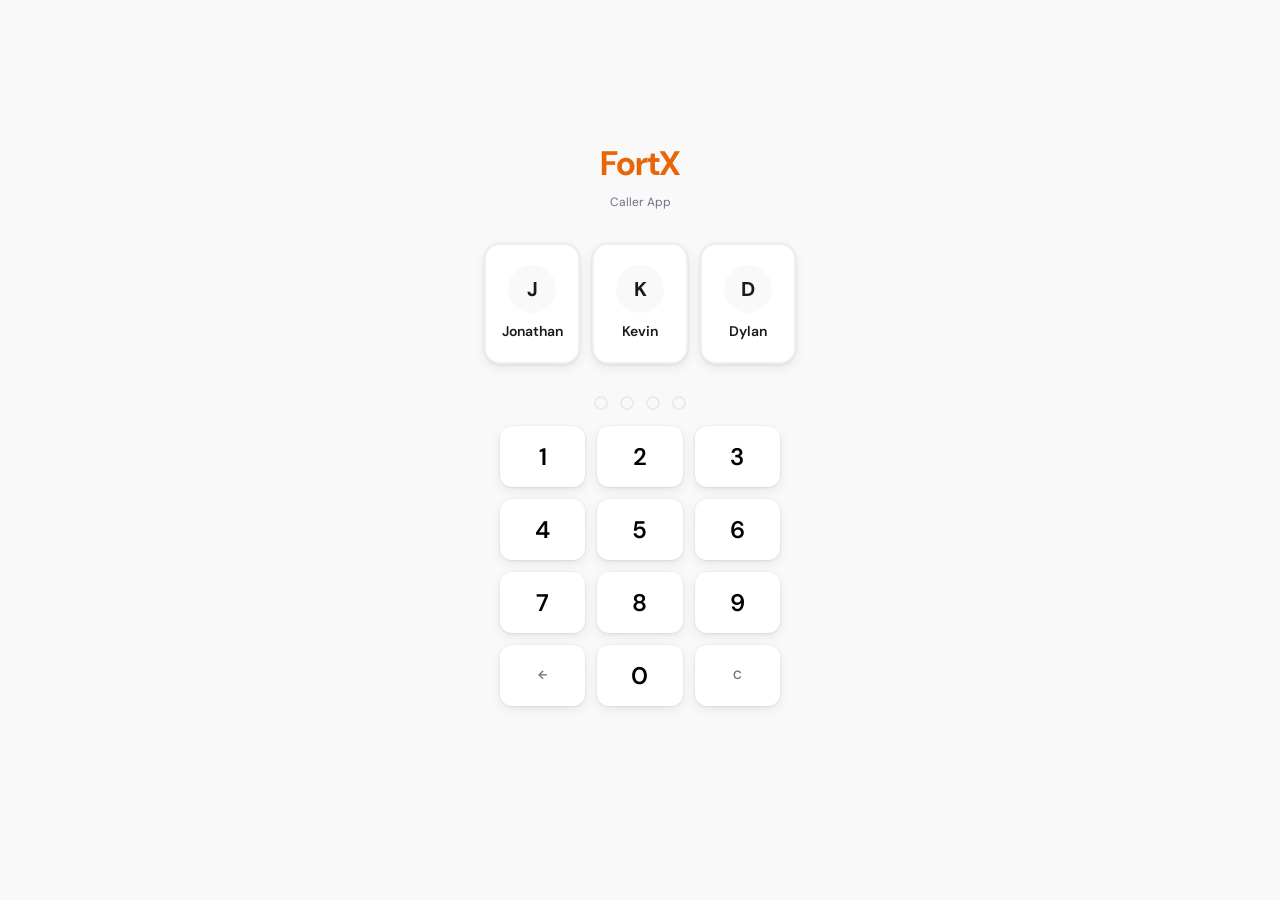
==== caller-app/app.html @ bafc0e3c "Initial build: FortX Caller App - PWA frontend, FastAPI backend, Neon DB schema" ====
<!DOCTYPE html>
<html lang="en">
<head>
  <meta charset="UTF-8">
  <meta name="viewport" content="width=device-width, initial-scale=1.0, viewport-fit=cover, user-scalable=no">
  <meta name="theme-color" content="#E8650A">
  <meta name="apple-mobile-web-app-capable" content="yes">
  <meta name="apple-mobile-web-app-status-bar-style" content="default">
  <title>FortX Caller</title>
  <link rel="manifest" href="manifest.json">
  <link rel="stylesheet" href="css/base.css">
  <link rel="stylesheet" href="css/components.css">
  <link rel="stylesheet" href="css/animations.css">
  <style>
    .app-header {
      position:sticky; top:0; z-index:40;
      background:var(--surface); border-bottom:1px solid var(--border);
      padding:0.75rem 1rem; display:flex; align-items:center; justify-content:space-between;
    }
    .app-header-logo { font-size:var(--text-md); font-weight:700; color:var(--accent); }
    .app-header-name { font-size:var(--text-sm); color:var(--text-sub); }
    .view-container { min-height:calc(100vh - var(--nav-height)); }
  </style>
</head>
<body>
  <div class="app-header">
    <div class="app-header-logo">FortX</div>
    <div class="app-header-name" id="header-name"></div>
  </div>

  <div class="app-container">
    <div id="view-root"></div>
  </div>

  <nav class="bottom-nav">
    <button class="nav-item active" data-view="home">
      <svg viewBox="0 0 24 24" fill="none" stroke="currentColor" stroke-width="2" stroke-linecap="round" stroke-linejoin="round"><path d="M3 9l9-7 9 7v11a2 2 0 01-2 2H5a2 2 0 01-2-2z"/><polyline points="9 22 9 12 15 12 15 22"/></svg>
      Home
    </button>
    <button class="nav-item" data-view="leads">
      <svg viewBox="0 0 24 24" fill="none" stroke="currentColor" stroke-width="2" stroke-linecap="round" stroke-linejoin="round"><path d="M17 21v-2a4 4 0 00-4-4H5a4 4 0 00-4 4v2"/><circle cx="9" cy="7" r="4"/><path d="M23 21v-2a4 4 0 00-3-3.87"/><path d="M16 3.13a4 4 0 010 7.75"/></svg>
      Leads
    </button>
    <button class="nav-item" data-view="earnings">
      <svg viewBox="0 0 24 24" fill="none" stroke="currentColor" stroke-width="2" stroke-linecap="round" stroke-linejoin="round"><line x1="12" y1="1" x2="12" y2="23"/><path d="M17 5H9.5a3.5 3.5 0 000 7h5a3.5 3.5 0 010 7H6"/></svg>
      Earnings
    </button>
    <button class="nav-item" data-view="leaderboard">
      <svg viewBox="0 0 24 24" fill="none" stroke="currentColor" stroke-width="2" stroke-linecap="round" stroke-linejoin="round"><path d="M18 20V10"/><path d="M12 20V4"/><path d="M6 20v-6"/></svg>
      Board
    </button>
  </nav>

  <div class="toast-container" id="toast-container"></div>

  <script src="js/config.js"></script>
  <script src="js/auth.js"></script>
  <script src="js/api.js"></script>
  <script src="js/router.js"></script>
  <script src="js/components/toast.js"></script>
  <script src="js/components/lead-card.js"></script>
  <script src="js/components/outcome-modal.js"></script>
  <script src="js/components/demo-modal.js"></script>
  <script src="js/views/home.js"></script>
  <script src="js/views/leads.js"></script>
  <script src="js/views/earnings.js"></script>
  <script src="js/views/leaderboard.js"></script>
  <script src="js/views/profile.js"></script>
  <script>
    if (!Auth.isLoggedIn()) {
      window.location.href = 'index.html';
    }

    Toast.init();

    const caller = Auth.getCaller();
    document.getElementById('header-name').textContent = caller?.name || '';

    Router.register('home', renderHome);
    Router.register('leads', renderLeads);
    Router.register('earnings', renderEarnings);
    Router.register('leaderboard', renderLeaderboard);
    Router.register('profile', renderProfile);
    Router.init(document.getElementById('view-root'));

    document.querySelectorAll('.nav-item').forEach(btn => {
      btn.addEventListener('click', () => Router.go(btn.dataset.view));
    });

    if ('serviceWorker' in navigator) {
      navigator.serviceWorker.register('sw.js');
    }
  </script>
</body>
</html>
---- caller-app/css/base.css ----
@import url('https://fonts.googleapis.com/css2?family=DM+Sans:ital,opsz,wght@0,9..40,300;0,9..40,400;0,9..40,500;0,9..40,600;0,9..40,700&display=swap');

*, *::before, *::after {
  margin: 0;
  padding: 0;
  box-sizing: border-box;
}

:root {
  --bg:           #F9F9F9;
  --surface:      #FFFFFF;
  --border:       rgba(0, 0, 0, 0.06);
  --text-primary: #1A1A1A;
  --text-sub:     #6B7280;
  --accent:       #E8650A;
  --accent-light: #FFF3EB;
  --green:        #16A34A;
  --green-light:  #F0FDF4;
  --red:          #DC2626;
  --red-light:    #FEF2F2;
  --yellow:       #D97706;
  --yellow-light: #FFFBEB;
  --radius-card:  16px;
  --radius-btn:   12px;
  --shadow-card:  0 1px 3px rgba(0,0,0,0.06), 0 4px 12px rgba(0,0,0,0.07), 0 0 0 0.5px rgba(0,0,0,0.04);
  --shadow-hover: 0 2px 8px rgba(0,0,0,0.10), 0 8px 24px rgba(0,0,0,0.12);
  --text-xs:      10.5px;
  --text-sm:      12px;
  --text-base:    14px;
  --text-md:      16px;
  --text-lg:      20px;
  --text-xl:      24px;
  --text-2xl:     28px;
  --text-3xl:     34px;
  --nav-height:   64px;
}

html {
  font-size: 16px;
  -webkit-text-size-adjust: 100%;
  -webkit-tap-highlight-color: transparent;
}

body {
  font-family: 'DM Sans', -apple-system, BlinkMacSystemFont, sans-serif;
  background: var(--bg);
  color: var(--text-primary);
  line-height: 1.5;
  min-height: 100vh;
  min-height: 100dvh;
  overscroll-behavior: none;
  -webkit-font-smoothing: antialiased;
}

a { color: var(--accent); text-decoration: none; }
a:active { opacity: 0.7; }

input, button, textarea {
  font-family: inherit;
  font-size: inherit;
  border: none;
  outline: none;
  background: none;
}

button { cursor: pointer; -webkit-user-select: none; user-select: none; }

.app-container {
  max-width: 480px;
  margin: 0 auto;
  padding: 0 1rem;
  padding-bottom: calc(var(--nav-height) + 1.5rem);
}

.page-title {
  font-size: var(--text-2xl);
  font-weight: 700;
  letter-spacing: -0.3px;
}

.page-subtitle {
  font-size: var(--text-sm);
  color: var(--text-sub);
  margin-top: 2px;
}

.section-header {
  font-size: var(--text-md);
  font-weight: 600;
  margin-bottom: 0.75rem;
}

.sr-only {
  position: absolute;
  width: 1px;
  height: 1px;
  overflow: hidden;
  clip: rect(0,0,0,0);
  white-space: nowrap;
}
---- caller-app/css/components.css ----
.card {
  background: var(--surface);
  border-radius: var(--radius-card);
  box-shadow: var(--shadow-card);
  padding: 1.5rem;
  transition: box-shadow 0.2s ease;
}

.card:active {
  box-shadow: var(--shadow-hover);
}

.card + .card {
  margin-top: 0.75rem;
}

.btn {
  display: inline-flex;
  align-items: center;
  justify-content: center;
  gap: 0.5rem;
  padding: 0.75rem 1.5rem;
  border-radius: var(--radius-btn);
  font-weight: 600;
  font-size: var(--text-base);
  transition: all 0.2s ease;
  min-height: 48px;
}

.btn-primary {
  background: var(--accent);
  color: white;
}

.btn-primary:active {
  background: #d45a08;
  transform: scale(0.97);
}

.btn-secondary {
  background: var(--bg);
  color: var(--text-primary);
}

.btn-secondary:active {
  background: #efefef;
}

.btn-danger {
  background: var(--red-light);
  color: var(--red);
}

.btn-danger:active {
  background: #fde5e5;
}

.btn-full {
  width: 100%;
}

.btn-sm {
  padding: 0.5rem 1rem;
  font-size: var(--text-sm);
  min-height: 36px;
}

.badge {
  display: inline-flex;
  align-items: center;
  gap: 0.25rem;
  padding: 0.25rem 0.75rem;
  border-radius: 100px;
  font-size: var(--text-xs);
  font-weight: 600;
  letter-spacing: 0.3px;
  text-transform: uppercase;
}

.badge-green { background: var(--green-light); color: var(--green); }
.badge-red { background: var(--red-light); color: var(--red); }
.badge-yellow { background: var(--yellow-light); color: var(--yellow); }
.badge-accent { background: var(--accent-light); color: var(--accent); }
.badge-gray { background: var(--bg); color: var(--text-sub); }

.pill {
  display: inline-flex;
  align-items: center;
  padding: 0.35rem 0.85rem;
  border-radius: 100px;
  font-size: var(--text-xs);
  font-weight: 500;
}

.progress-bar {
  width: 100%;
  height: 6px;
  background: var(--bg);
  border-radius: 100px;
  overflow: hidden;
}

.progress-bar-fill {
  height: 100%;
  border-radius: 100px;
  background: var(--accent);
  transition: width 0.4s ease;
}

.progress-bar-fill.green { background: var(--green); }

.stat-value {
  font-size: var(--text-2xl);
  font-weight: 700;
  letter-spacing: -0.5px;
}

.stat-label {
  font-size: var(--text-sm);
  color: var(--text-sub);
  margin-top: 2px;
}

.modal-overlay {
  position: fixed;
  inset: 0;
  background: rgba(0,0,0,0.4);
  z-index: 100;
  display: flex;
  align-items: flex-end;
  justify-content: center;
  opacity: 0;
  pointer-events: none;
  transition: opacity 0.2s ease;
}

.modal-overlay.active {
  opacity: 1;
  pointer-events: auto;
}

.modal {
  background: var(--surface);
  border-radius: var(--radius-card) var(--radius-card) 0 0;
  padding: 1.5rem;
  width: 100%;
  max-width: 480px;
  max-height: 90vh;
  overflow-y: auto;
  transform: translateY(100%);
  transition: transform 0.3s ease;
}

.modal-overlay.active .modal {
  transform: translateY(0);
}

.modal-handle {
  width: 36px;
  height: 4px;
  background: var(--border);
  border-radius: 100px;
  margin: 0 auto 1.25rem;
}

.input-group {
  margin-bottom: 1rem;
}

.input-group label {
  display: block;
  font-size: var(--text-sm);
  font-weight: 500;
  margin-bottom: 0.375rem;
  color: var(--text-primary);
}

.input-field {
  width: 100%;
  padding: 0.75rem 1rem;
  border: 1.5px solid var(--border);
  border-radius: var(--radius-btn);
  font-size: var(--text-base);
  background: var(--surface);
  transition: border-color 0.2s ease;
}

.input-field:focus {
  border-color: var(--accent);
}

.input-field::placeholder {
  color: var(--text-sub);
  opacity: 0.6;
}

.input-error {
  border-color: var(--red);
}

.input-error-text {
  font-size: var(--text-xs);
  color: var(--red);
  margin-top: 0.25rem;
}

.divider {
  height: 1px;
  background: var(--border);
  margin: 1rem 0;
}

.empty-state {
  text-align: center;
  padding: 3rem 1.5rem;
  color: var(--text-sub);
}

.empty-state-icon {
  font-size: 40px;
  margin-bottom: 0.75rem;
}

.empty-state-text {
  font-size: var(--text-base);
}

.bottom-nav {
  position: fixed;
  bottom: 0;
  left: 0;
  right: 0;
  height: var(--nav-height);
  background: var(--surface);
  border-top: 1px solid var(--border);
  display: flex;
  align-items: center;
  justify-content: space-around;
  z-index: 50;
  padding-bottom: env(safe-area-inset-bottom, 0);
}

.nav-item {
  display: flex;
  flex-direction: column;
  align-items: center;
  gap: 2px;
  padding: 0.5rem 1rem;
  color: var(--text-sub);
  font-size: var(--text-xs);
  font-weight: 500;
  transition: color 0.2s ease;
  -webkit-tap-highlight-color: transparent;
}

.nav-item.active {
  color: var(--accent);
}

.nav-item svg {
  width: 22px;
  height: 22px;
}

.toast-container {
  position: fixed;
  top: 1rem;
  left: 50%;
  transform: translateX(-50%);
  z-index: 200;
  display: flex;
  flex-direction: column;
  gap: 0.5rem;
  pointer-events: none;
  width: calc(100% - 2rem);
  max-width: 440px;
}

.toast {
  background: var(--text-primary);
  color: white;
  padding: 0.875rem 1.25rem;
  border-radius: var(--radius-btn);
  font-size: var(--text-sm);
  font-weight: 500;
  box-shadow: var(--shadow-hover);
  animation: toastIn 0.3s ease, toastOut 0.3s ease 2.7s forwards;
  pointer-events: auto;
}

.toast-success { background: var(--green); }
.toast-error { background: var(--red); }

.info-tip {
  display: inline-flex;
  align-items: center;
  justify-content: center;
  width: 16px;
  height: 16px;
  border-radius: 50%;
  background: var(--border);
  color: var(--text-sub);
  font-size: 9px;
  font-weight: 700;
  cursor: help;
  margin-left: 0.25rem;
}
---- caller-app/css/animations.css ----
@keyframes toastIn {
  from { opacity: 0; transform: translateY(-12px); }
  to { opacity: 1; transform: translateY(0); }
}

@keyframes toastOut {
  from { opacity: 1; transform: translateY(0); }
  to { opacity: 0; transform: translateY(-12px); }
}

@keyframes fadeIn {
  from { opacity: 0; }
  to { opacity: 1; }
}

@keyframes slideUp {
  from { opacity: 0; transform: translateY(16px); }
  to { opacity: 1; transform: translateY(0); }
}

@keyframes flipIn {
  from { transform: rotateX(90deg); opacity: 0; }
  to { transform: rotateX(0deg); opacity: 1; }
}

@keyframes pulse {
  0%, 100% { transform: scale(1); }
  50% { transform: scale(1.05); }
}

@keyframes shimmer {
  0% { background-position: -200% 0; }
  100% { background-position: 200% 0; }
}

@keyframes confettiDrop {
  0% { transform: translateY(0) rotate(0deg); opacity: 1; }
  100% { transform: translateY(120px) rotate(720deg); opacity: 0; }
}

.anim-fade-in {
  animation: fadeIn 0.25s ease;
}

.anim-slide-up {
  animation: slideUp 0.3s ease;
}

.anim-flip-in {
  animation: flipIn 0.4s ease;
  perspective: 600px;
}

.anim-pulse {
  animation: pulse 0.3s ease;
}

.skeleton {
  background: linear-gradient(90deg, var(--bg) 25%, #efefef 50%, var(--bg) 75%);
  background-size: 200% 100%;
  animation: shimmer 1.5s ease infinite;
  border-radius: 6px;
}

.confetti-piece {
  position: fixed;
  width: 8px;
  height: 8px;
  border-radius: 2px;
  pointer-events: none;
  z-index: 300;
  animation: confettiDrop 1.2s ease-out forwards;
}

.transition-all {
  transition: all 0.2s ease;
}
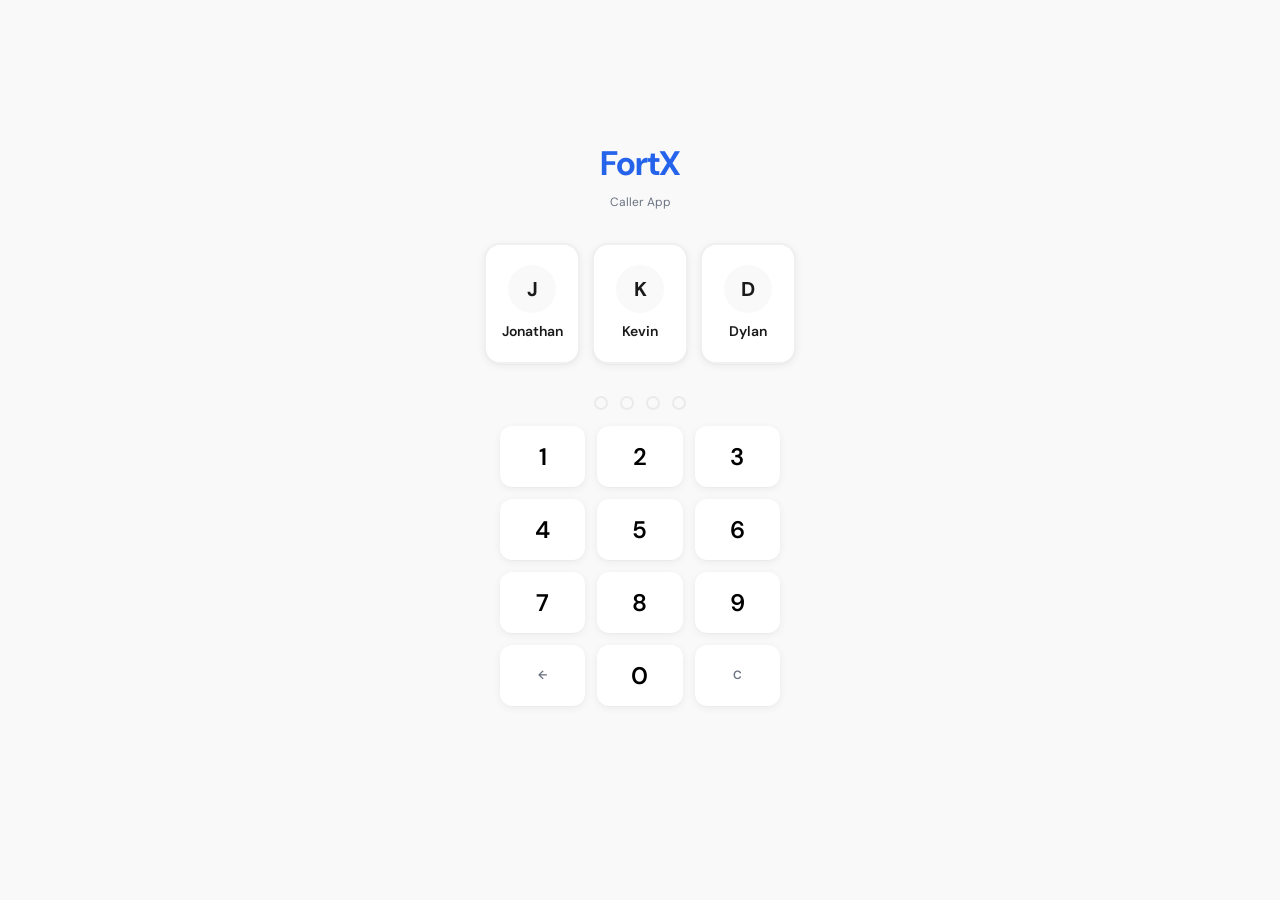
==== commit bdc99c61: "Blue color scheme, Apple-style shadows, user switching feature" ====
--- a/caller-app/app.html
+++ b/caller-app/app.html
@@ -3,7 +3,7 @@
 <head>
   <meta charset="UTF-8">
   <meta name="viewport" content="width=device-width, initial-scale=1.0, viewport-fit=cover, user-scalable=no">
-  <meta name="theme-color" content="#E8650A">
+  <meta name="theme-color" content="#2563EB">
   <meta name="apple-mobile-web-app-capable" content="yes">
   <meta name="apple-mobile-web-app-status-bar-style" content="default">
   <title>FortX Caller</title>
@@ -17,15 +17,28 @@
       background:var(--surface); border-bottom:1px solid var(--border);
       padding:0.75rem 1rem; display:flex; align-items:center; justify-content:space-between;
     }
+    .app-header-left { display:flex; align-items:center; gap:0.5rem; }
     .app-header-logo { font-size:var(--text-md); font-weight:700; color:var(--accent); }
+    .app-header-right { display:flex; align-items:center; gap:0.5rem; }
     .app-header-name { font-size:var(--text-sm); color:var(--text-sub); }
+    .switch-user-btn {
+      font-size:var(--text-xs); color:var(--accent); font-weight:600;
+      padding:0.3rem 0.6rem; border-radius:100px; background:var(--accent-light);
+      cursor:pointer; border:none;
+    }
+    .switch-user-btn:active { opacity:0.7; }
     .view-container { min-height:calc(100vh - var(--nav-height)); }
   </style>
 </head>
 <body>
   <div class="app-header">
-    <div class="app-header-logo">FortX</div>
-    <div class="app-header-name" id="header-name"></div>
+    <div class="app-header-left">
+      <div class="app-header-logo">FortX</div>
+      <div class="app-header-name" id="header-name"></div>
+    </div>
+    <div class="app-header-right">
+      <button class="switch-user-btn" id="header-switch-btn">Switch</button>
+    </div>
   </div>
 
   <div class="app-container">
@@ -87,6 +100,12 @@
       btn.addEventListener('click', () => Router.go(btn.dataset.view));
     });
 
+    document.getElementById('header-switch-btn').addEventListener('click', () => {
+      if (confirm('Switch to a different caller?')) {
+        Auth.logout();
+      }
+    });
+
     if ('serviceWorker' in navigator) {
       navigator.serviceWorker.register('sw.js');
     }
--- a/caller-app/css/base.css
+++ b/caller-app/css/base.css
@@ -12,8 +12,8 @@
   --border:       rgba(0, 0, 0, 0.06);
   --text-primary: #1A1A1A;
   --text-sub:     #6B7280;
-  --accent:       #E8650A;
-  --accent-light: #FFF3EB;
+  --accent:       #2563EB;
+  --accent-light: #EFF6FF;
   --green:        #16A34A;
   --green-light:  #F0FDF4;
   --red:          #DC2626;
@@ -22,8 +22,8 @@
   --yellow-light: #FFFBEB;
   --radius-card:  16px;
   --radius-btn:   12px;
-  --shadow-card:  0 1px 3px rgba(0,0,0,0.06), 0 4px 12px rgba(0,0,0,0.07), 0 0 0 0.5px rgba(0,0,0,0.04);
-  --shadow-hover: 0 2px 8px rgba(0,0,0,0.10), 0 8px 24px rgba(0,0,0,0.12);
+  --shadow-card:  0 0.5px 1px rgba(0,0,0,0.04), 0 2px 8px rgba(0,0,0,0.06);
+  --shadow-hover: 0 1px 4px rgba(0,0,0,0.06), 0 4px 16px rgba(0,0,0,0.10);
   --text-xs:      10.5px;
   --text-sm:      12px;
   --text-base:    14px;
--- a/caller-app/css/components.css
+++ b/caller-app/css/components.css
@@ -2,7 +2,7 @@
   background: var(--surface);
   border-radius: var(--radius-card);
   box-shadow: var(--shadow-card);
-  padding: 1.5rem;
+  padding: 1.25rem;
   transition: box-shadow 0.2s ease;
 }
 
@@ -11,7 +11,7 @@
 }
 
 .card + .card {
-  margin-top: 0.75rem;
+  margin-top: 0.625rem;
 }
 
 .btn {
@@ -33,7 +33,7 @@
 }
 
 .btn-primary:active {
-  background: #d45a08;
+  background: #1d4ed8;
   transform: scale(0.97);
 }
 
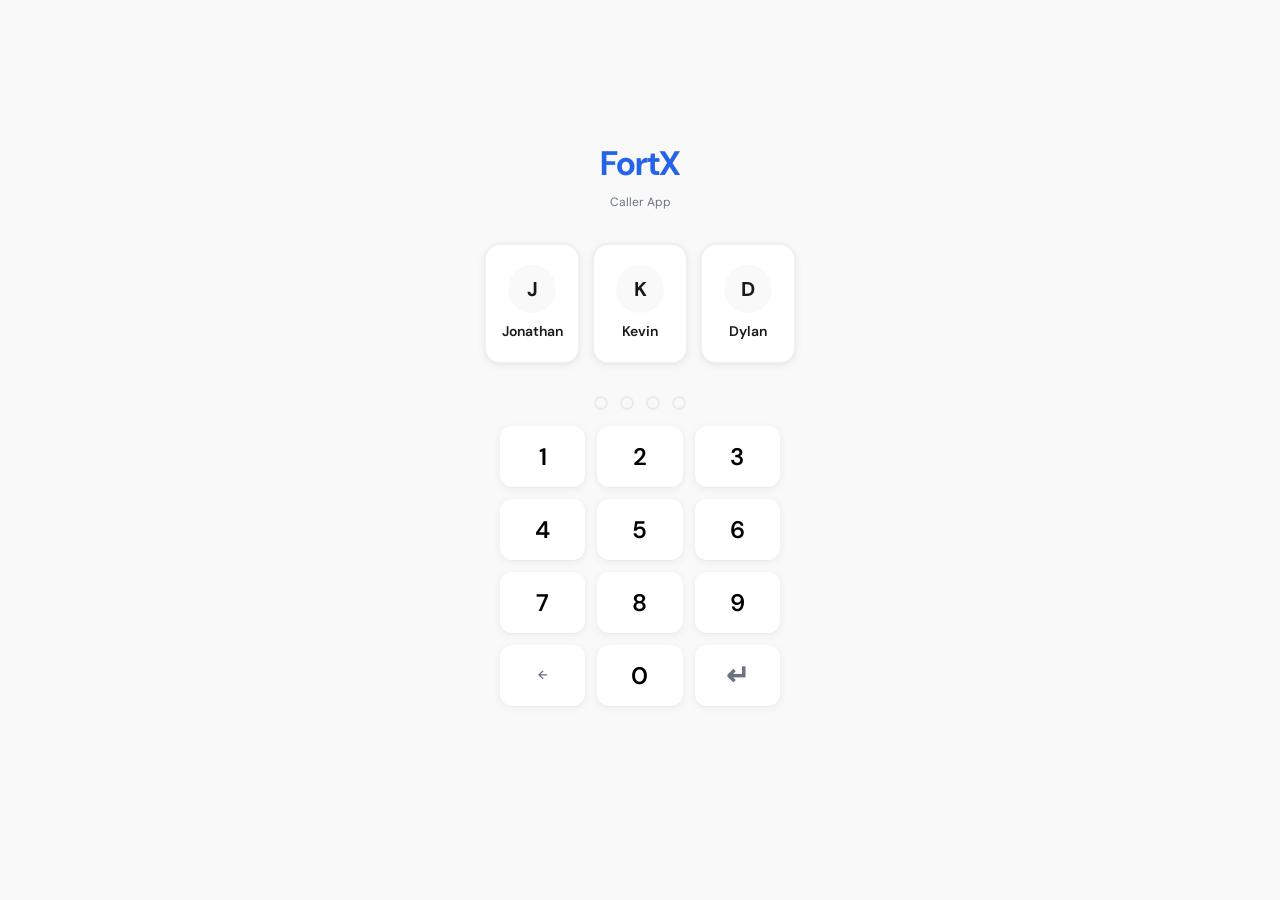
==== commit 90f13198: "Cache bust all CSS/JS with v=5 to force mobile update" ====
--- a/caller-app/app.html
+++ b/caller-app/app.html
@@ -8,9 +8,9 @@
   <meta name="apple-mobile-web-app-status-bar-style" content="default">
   <title>FortX Caller</title>
   <link rel="manifest" href="manifest.json">
-  <link rel="stylesheet" href="css/base.css">
-  <link rel="stylesheet" href="css/components.css">
-  <link rel="stylesheet" href="css/animations.css">
+  <link rel="stylesheet" href="css/base.css?v=5">
+  <link rel="stylesheet" href="css/components.css?v=5">
+  <link rel="stylesheet" href="css/animations.css?v=5">
   <style>
     .app-header {
       position:sticky; top:0; z-index:40;
@@ -62,23 +62,33 @@
       <svg viewBox="0 0 24 24" fill="none" stroke="currentColor" stroke-width="2" stroke-linecap="round" stroke-linejoin="round"><path d="M18 20V10"/><path d="M12 20V4"/><path d="M6 20v-6"/></svg>
       Board
     </button>
+    <button class="nav-item" data-view="script">
+      <svg viewBox="0 0 24 24" fill="none" stroke="currentColor" stroke-width="2" stroke-linecap="round" stroke-linejoin="round"><path d="M14 2H6a2 2 0 00-2 2v16a2 2 0 002 2h12a2 2 0 002-2V8z"/><polyline points="14 2 14 8 20 8"/><line x1="16" y1="13" x2="8" y2="13"/><line x1="16" y1="17" x2="8" y2="17"/><polyline points="10 9 9 9 8 9"/></svg>
+      Script
+    </button>
+    <button class="nav-item" data-view="chat">
+      <svg viewBox="0 0 24 24" fill="none" stroke="currentColor" stroke-width="2" stroke-linecap="round" stroke-linejoin="round"><path d="M21 15a2 2 0 01-2 2H7l-4 4V5a2 2 0 012-2h14a2 2 0 012 2z"/></svg>
+      Kitter
+    </button>
   </nav>
 
   <div class="toast-container" id="toast-container"></div>
 
-  <script src="js/config.js"></script>
-  <script src="js/auth.js"></script>
-  <script src="js/api.js"></script>
-  <script src="js/router.js"></script>
-  <script src="js/components/toast.js"></script>
-  <script src="js/components/lead-card.js"></script>
-  <script src="js/components/outcome-modal.js"></script>
-  <script src="js/components/demo-modal.js"></script>
-  <script src="js/views/home.js"></script>
-  <script src="js/views/leads.js"></script>
-  <script src="js/views/earnings.js"></script>
-  <script src="js/views/leaderboard.js"></script>
-  <script src="js/views/profile.js"></script>
+  <script src="js/config.js?v=5"></script>
+  <script src="js/auth.js?v=5"></script>
+  <script src="js/api.js?v=5"></script>
+  <script src="js/router.js?v=5"></script>
+  <script src="js/components/toast.js?v=5"></script>
+  <script src="js/components/lead-card.js?v=5"></script>
+  <script src="js/components/outcome-modal.js?v=5"></script>
+  <script src="js/components/demo-modal.js?v=5"></script>
+  <script src="js/views/home.js?v=5"></script>
+  <script src="js/views/leads.js?v=5"></script>
+  <script src="js/views/earnings.js?v=5"></script>
+  <script src="js/views/leaderboard.js?v=5"></script>
+  <script src="js/views/profile.js?v=5"></script>
+  <script src="js/views/script.js?v=5"></script>
+  <script src="js/views/chat.js?v=5"></script>
   <script>
     if (!Auth.isLoggedIn()) {
       window.location.href = 'index.html';
@@ -94,7 +104,14 @@
     Router.register('earnings', renderEarnings);
     Router.register('leaderboard', renderLeaderboard);
     Router.register('profile', renderProfile);
+    Router.register('script', renderScript);
+    Router.register('chat', renderChat);
     Router.init(document.getElementById('view-root'));
+
+    const ONBOARD_KEY = `fortx_onboard_${caller?.id}`;
+    if (localStorage.getItem(ONBOARD_KEY) !== 'done') {
+      Router.go('chat');
+    }
 
     document.querySelectorAll('.nav-item').forEach(btn => {
       btn.addEventListener('click', () => Router.go(btn.dataset.view));
--- a/caller-app/css/base.css
+++ b/caller-app/css/base.css
@@ -19,7 +19,9 @@
   --red:          #DC2626;
   --red-light:    #FEF2F2;
   --yellow:       #D97706;
-  --yellow-light: #FFFBEB;
+  --yellow-light:  #FFFBEB;
+  --purple:       #7C3AED;
+  --purple-light: #F5F3FF;
   --radius-card:  16px;
   --radius-btn:   12px;
   --shadow-card:  0 0.5px 1px rgba(0,0,0,0.04), 0 2px 8px rgba(0,0,0,0.06);
@@ -98,3 +100,27 @@
   clip: rect(0,0,0,0);
   white-space: nowrap;
 }
+
+.stat-box {
+  padding: 1rem;
+  display: flex;
+  flex-direction: column;
+}
+
+.skeleton {
+  background: linear-gradient(90deg, var(--border) 25%, var(--bg) 50%, var(--border) 75%);
+  background-size: 200% 100%;
+  animation: skeletonShimmer 1.5s ease infinite;
+  border-radius: var(--radius-btn);
+}
+
+@keyframes skeletonShimmer {
+  0% { background-position: 200% 0; }
+  100% { background-position: -200% 0; }
+}
+
+.script-line {
+  font-size: var(--text-base);
+  line-height: 1.65;
+  color: var(--text-primary);
+}
--- a/caller-app/css/components.css
+++ b/caller-app/css/components.css
@@ -4,6 +4,9 @@
   box-shadow: var(--shadow-card);
   padding: 1.25rem;
   transition: box-shadow 0.2s ease;
+  display: flex;
+  flex-direction: column;
+  height: 100%;
 }
 
 .card:active {
@@ -12,6 +15,10 @@
 
 .card + .card {
   margin-top: 0.625rem;
+}
+
+div[style*="grid"] > .card {
+  margin-top: 0;
 }
 
 .btn {
@@ -305,3 +312,164 @@
   cursor: help;
   margin-left: 0.25rem;
 }
+
+.chat-bubble {
+  display: flex;
+  gap: 0.5rem;
+  max-width: 88%;
+  align-items: flex-end;
+}
+
+.chat-bubble-user {
+  margin-left: auto;
+  flex-direction: row-reverse;
+}
+
+.chat-bubble-kitter {
+  margin-right: auto;
+}
+
+.chat-avatar {
+  width: 28px;
+  height: 28px;
+  border-radius: 50%;
+  background: var(--accent);
+  display: flex;
+  align-items: center;
+  justify-content: center;
+  flex-shrink: 0;
+}
+
+.chat-text {
+  padding: 0.625rem 0.875rem;
+  border-radius: 16px;
+  font-size: var(--text-sm);
+  line-height: 1.5;
+  white-space: pre-wrap;
+}
+
+.chat-bubble-user .chat-text {
+  background: var(--accent);
+  color: white;
+  border-bottom-right-radius: 4px;
+}
+
+.chat-bubble-kitter .chat-text {
+  background: var(--surface);
+  box-shadow: var(--shadow-card);
+  border-bottom-left-radius: 4px;
+}
+
+.chat-input-bar {
+  position: fixed;
+  bottom: 64px;
+  left: 0;
+  right: 0;
+  display: flex;
+  gap: 0.5rem;
+  padding: 0.75rem 1rem;
+  padding-bottom: 0.75rem;
+  background: var(--surface);
+  border-top: 1px solid var(--border);
+  z-index: 45;
+}
+
+.chat-input {
+  flex: 1;
+  padding: 0.625rem 1rem;
+  border: 1.5px solid var(--border);
+  border-radius: 100px;
+  font-size: var(--text-sm);
+  background: var(--bg);
+}
+
+.chat-input:focus {
+  border-color: var(--accent);
+  outline: none;
+}
+
+.chat-send-btn {
+  width: 40px;
+  height: 40px;
+  border-radius: 50%;
+  background: var(--accent);
+  color: white;
+  display: flex;
+  align-items: center;
+  justify-content: center;
+  flex-shrink: 0;
+}
+
+.chat-send-btn:active {
+  opacity: 0.8;
+}
+
+.chat-quick-reply {
+  padding: 0.4rem 0.875rem;
+  border-radius: 100px;
+  background: var(--accent-light);
+  color: var(--accent);
+  font-size: var(--text-xs);
+  font-weight: 600;
+  border: 1px solid var(--accent);
+  cursor: pointer;
+  transition: all 0.15s;
+}
+
+.chat-quick-reply:active {
+  background: var(--accent);
+  color: white;
+}
+
+.chat-typing-dots {
+  display: flex;
+  gap: 4px;
+  padding: 0.75rem 1rem;
+}
+
+.chat-typing-dots span {
+  width: 6px;
+  height: 6px;
+  border-radius: 50%;
+  background: var(--text-sub);
+  animation: typingBounce 1.4s ease-in-out infinite;
+}
+
+.chat-typing-dots span:nth-child(2) { animation-delay: 0.2s; }
+.chat-typing-dots span:nth-child(3) { animation-delay: 0.4s; }
+
+@keyframes typingBounce {
+  0%, 60%, 100% { transform: translateY(0); opacity: 0.4; }
+  30% { transform: translateY(-4px); opacity: 1; }
+}
+
+.script-step {
+  display: flex;
+  align-items: center;
+  gap: 0.5rem;
+  margin-bottom: 0.75rem;
+}
+
+.script-objection-q {
+  display: flex;
+  align-items: flex-start;
+  gap: 0.5rem;
+  font-weight: 600;
+  color: var(--red);
+  margin-bottom: 0.75rem;
+  font-size: var(--text-sm);
+}
+
+.script-objection-q svg {
+  flex-shrink: 0;
+  margin-top: 2px;
+}
+
+.script-objection-a {
+  font-size: var(--text-sm);
+  line-height: 1.65;
+  color: var(--text-primary);
+  padding: 0.75rem;
+  background: var(--accent-light);
+  border-radius: var(--radius-btn);
+}
--- a/caller-app/css/animations.css
+++ b/caller-app/css/animations.css
@@ -75,3 +75,76 @@
 .transition-all {
   transition: all 0.2s ease;
 }
+
+.live-dot {
+  width: 8px;
+  height: 8px;
+  border-radius: 50%;
+  background: var(--accent);
+  box-shadow: 0 0 4px var(--accent), 0 0 8px rgba(37,99,235,0.4);
+  animation: livePulse 2s ease-in-out infinite;
+  flex-shrink: 0;
+}
+
+@keyframes livePulse {
+  0%, 100% { opacity: 1; box-shadow: 0 0 4px var(--accent), 0 0 8px rgba(37,99,235,0.4); }
+  50% { opacity: 0.4; box-shadow: 0 0 2px var(--accent), 0 0 4px rgba(37,99,235,0.2); }
+}
+
+.call-btn-glow {
+  display: flex;
+  align-items: center;
+  justify-content: center;
+  gap: 0.5rem;
+  width: 100%;
+  min-height: 48px;
+  padding: 0.75rem 1.5rem;
+  border-radius: var(--radius-btn);
+  font-weight: 600;
+  font-size: var(--text-base);
+  font-family: inherit;
+  color: white;
+  text-decoration: none;
+  border: none;
+  cursor: pointer;
+  background: linear-gradient(135deg, #2563EB 0%, #3b82f6 50%, #2563EB 100%);
+  background-size: 200% 200%;
+  animation: btnGradientShift 4s ease infinite;
+  box-shadow:
+    0 0 12px rgba(37,99,235,0.3),
+    0 0 24px rgba(37,99,235,0.15),
+    0 1px 3px rgba(0,0,0,0.1);
+  position: relative;
+  overflow: hidden;
+}
+
+.call-btn-glow::before {
+  content: '';
+  position: absolute;
+  top: -50%;
+  left: -50%;
+  width: 200%;
+  height: 200%;
+  background: radial-gradient(circle, rgba(255,255,255,0.15) 0%, transparent 60%);
+  animation: glowOrbit 6s linear infinite;
+  pointer-events: none;
+}
+
+.call-btn-glow:active {
+  transform: scale(0.97);
+  box-shadow:
+    0 0 8px rgba(37,99,235,0.4),
+    0 0 16px rgba(37,99,235,0.2),
+    0 1px 3px rgba(0,0,0,0.1);
+}
+
+@keyframes btnGradientShift {
+  0% { background-position: 0% 50%; }
+  50% { background-position: 100% 50%; }
+  100% { background-position: 0% 50%; }
+}
+
+@keyframes glowOrbit {
+  0% { transform: rotate(0deg) translateX(20%); }
+  100% { transform: rotate(360deg) translateX(20%); }
+}
